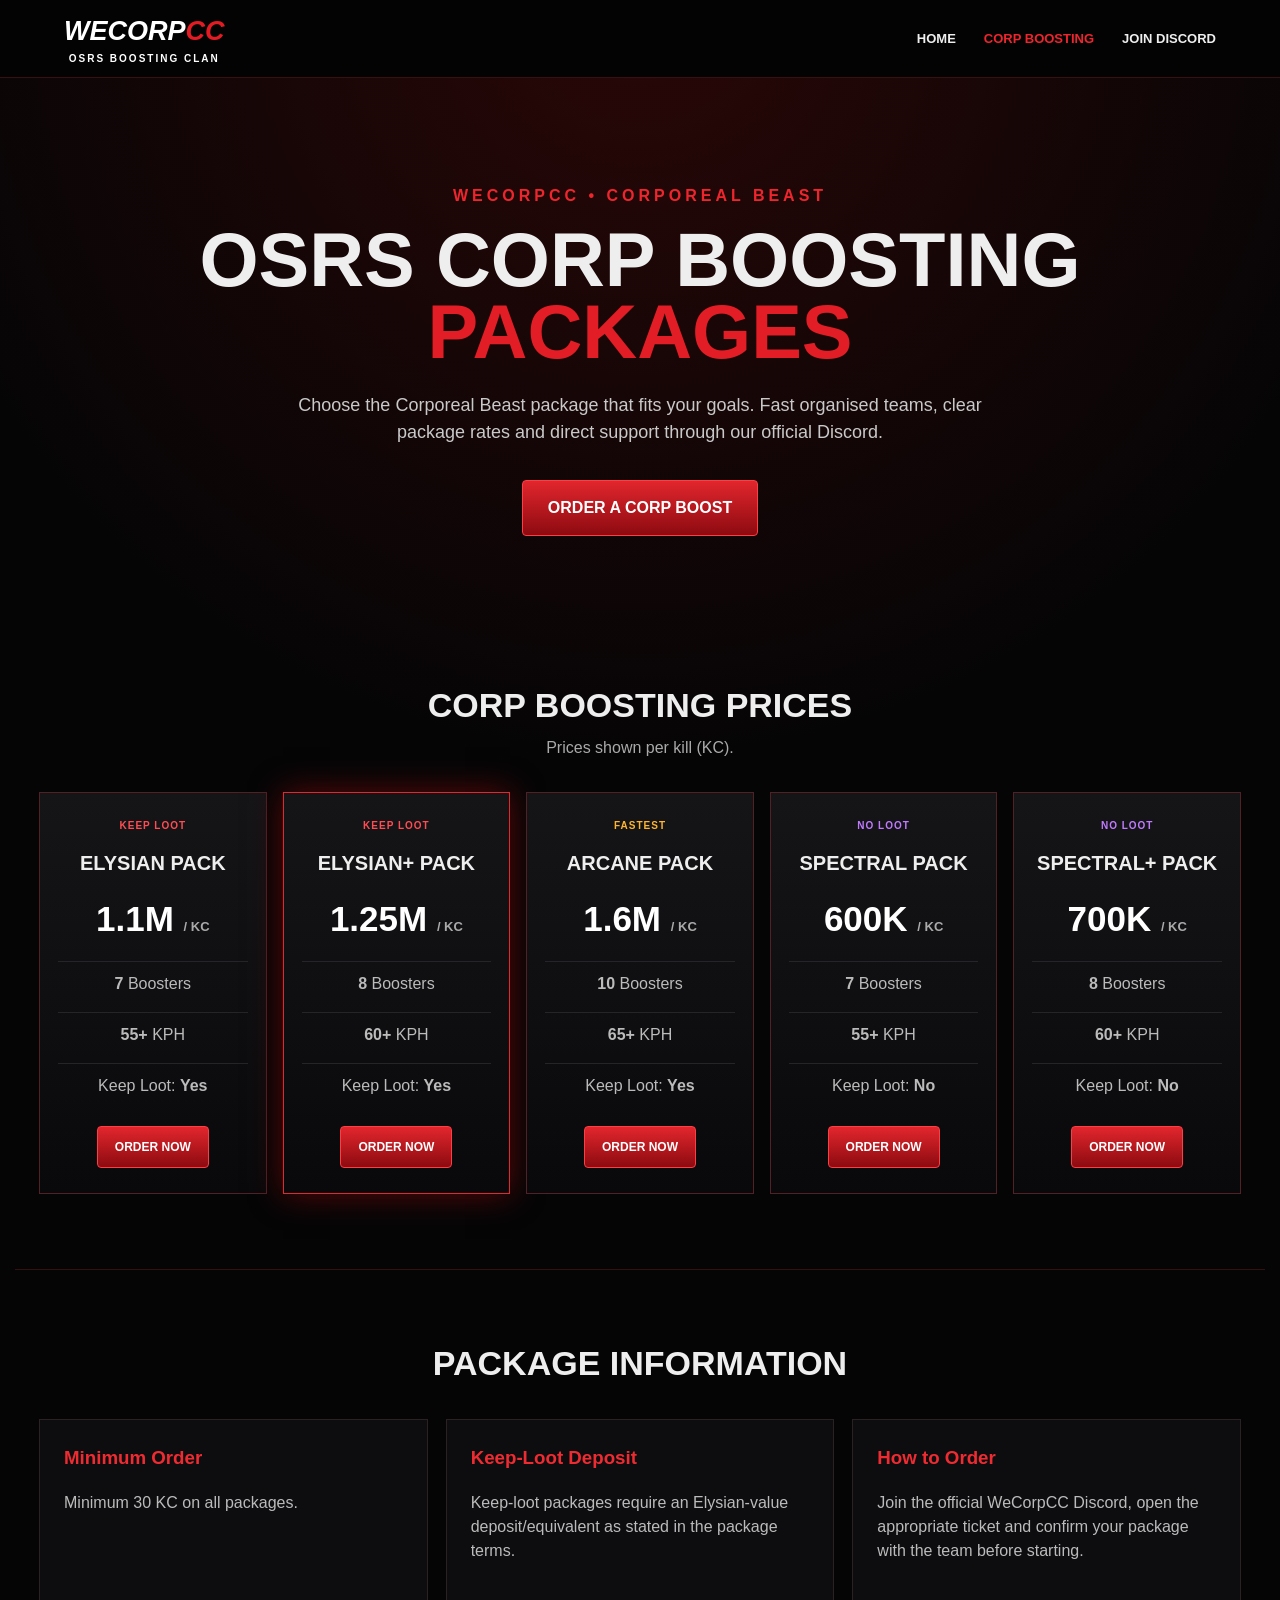
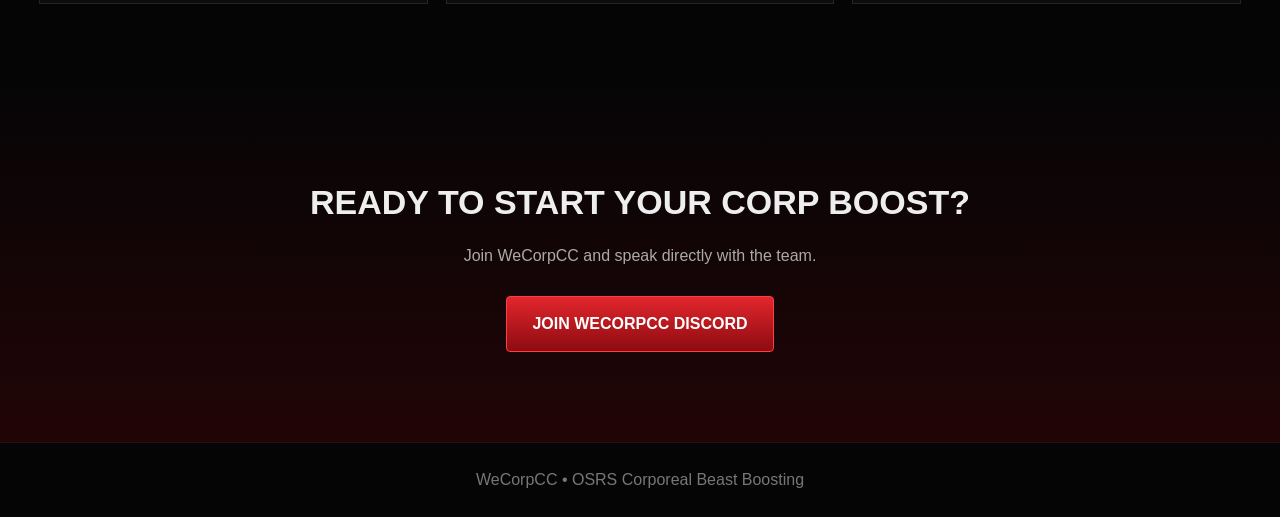
==== corp-boosting.html @ c87798bf "Add files via upload" ====
<!doctype html>
<html lang="en">
<head>
<meta charset="utf-8">
<meta name="viewport" content="width=device-width,initial-scale=1">
<title>OSRS Corp Boosting Prices | WeCorpCC</title>
<meta name="description" content="WeCorpCC OSRS Corporeal Beast boosting packages and prices. Compare Elysian, Arcane and Spectral packages and order through the official WeCorpCC Discord.">
<link rel="stylesheet" href="corp-boosting.css">
</head>
<body>
<header>
  <a class="brand" href="index.html">WECORP<span>CC</span><small>OSRS BOOSTING CLAN</small></a>
  <nav><a href="index.html">HOME</a><a class="active" href="corp-boosting.html">CORP BOOSTING</a><a href="https://discord.gg/HXAknJguVH" target="_blank" rel="noopener">JOIN DISCORD</a></nav>
</header>

<main>
<section class="hero">
  <p class="eyebrow">WECORPCC • CORPOREAL BEAST</p>
  <h1>OSRS CORP BOOSTING <span>PACKAGES</span></h1>
  <p>Choose the Corporeal Beast package that fits your goals. Fast organised teams, clear package rates and direct support through our official Discord.</p>
  <a class="primary" href="https://discord.gg/HXAknJguVH" target="_blank" rel="noopener">ORDER A CORP BOOST</a>
</section>

<section class="prices">
<h2>CORP BOOSTING PRICES</h2>
<p class="sub">Prices shown per kill (KC).</p>
<div class="grid">
  <article><div class="tag">KEEP LOOT</div><h3>ELYSIAN PACK</h3><div class="price">1.1M <small>/ KC</small></div><p><b>7</b> Boosters</p><p><b>55+</b> KPH</p><p>Keep Loot: <b>Yes</b></p><a href="https://discord.gg/HXAknJguVH" target="_blank" rel="noopener">ORDER NOW</a></article>
  <article class="featured"><div class="tag">KEEP LOOT</div><h3>ELYSIAN+ PACK</h3><div class="price">1.25M <small>/ KC</small></div><p><b>8</b> Boosters</p><p><b>60+</b> KPH</p><p>Keep Loot: <b>Yes</b></p><a href="https://discord.gg/HXAknJguVH" target="_blank" rel="noopener">ORDER NOW</a></article>
  <article><div class="tag gold">FASTEST</div><h3>ARCANE PACK</h3><div class="price">1.6M <small>/ KC</small></div><p><b>10</b> Boosters</p><p><b>65+</b> KPH</p><p>Keep Loot: <b>Yes</b></p><a href="https://discord.gg/HXAknJguVH" target="_blank" rel="noopener">ORDER NOW</a></article>
  <article><div class="tag purple">NO LOOT</div><h3>SPECTRAL PACK</h3><div class="price">600K <small>/ KC</small></div><p><b>7</b> Boosters</p><p><b>55+</b> KPH</p><p>Keep Loot: <b>No</b></p><a href="https://discord.gg/HXAknJguVH" target="_blank" rel="noopener">ORDER NOW</a></article>
  <article><div class="tag purple">NO LOOT</div><h3>SPECTRAL+ PACK</h3><div class="price">700K <small>/ KC</small></div><p><b>8</b> Boosters</p><p><b>60+</b> KPH</p><p>Keep Loot: <b>No</b></p><a href="https://discord.gg/HXAknJguVH" target="_blank" rel="noopener">ORDER NOW</a></article>
</div>
</section>

<section class="info">
<h2>PACKAGE INFORMATION</h2>
<div class="info-grid">
<div><h3>Minimum Order</h3><p>Minimum 30 KC on all packages.</p></div>
<div><h3>Keep-Loot Deposit</h3><p>Keep-loot packages require an Elysian-value deposit/equivalent as stated in the package terms.</p></div>
<div><h3>How to Order</h3><p>Join the official WeCorpCC Discord, open the appropriate ticket and confirm your package with the team before starting.</p></div>
</div>
</section>

<section class="cta"><h2>READY TO START YOUR CORP BOOST?</h2><p>Join WeCorpCC and speak directly with the team.</p><a class="primary" href="https://discord.gg/HXAknJguVH" target="_blank" rel="noopener">JOIN WECORPCC DISCORD</a></section>
</main>
<footer>WeCorpCC • OSRS Corporeal Beast Boosting</footer>
</body>
</html>
---- corp-boosting.css ----
*{box-sizing:border-box}html{scroll-behavior:smooth}body{margin:0;background:#050506;color:#eee;font-family:Arial,Helvetica,sans-serif;background-image:radial-gradient(circle at 50% 0,#2a0707 0,transparent 35%);line-height:1.5}header{height:78px;display:flex;align-items:center;justify-content:space-between;padding:0 max(5vw,24px);border-bottom:1px solid #381010;background:#030304;position:sticky;top:0;z-index:5}.brand{font-size:27px;font-weight:900;color:#fff;text-decoration:none;font-style:italic}.brand span{color:#e31b23}.brand small{display:block;font-size:10px;letter-spacing:2px;font-style:normal;text-align:center}nav{display:flex;gap:28px;align-items:center}nav a{color:#eee;text-decoration:none;font-size:13px;font-weight:700}nav a:hover,.active{color:#ef252d}.hero{text-align:center;padding:90px 20px 75px;max-width:1000px;margin:auto}.eyebrow{color:#ef252d;font-weight:800;letter-spacing:4px}.hero h1{font-size:clamp(42px,6vw,76px);line-height:.95;margin:14px 0 24px}.hero h1 span{display:block;color:#e21d25}.hero>p:not(.eyebrow){max-width:750px;margin:0 auto 34px;color:#c9c9c9;font-size:18px}.primary,.grid article a{display:inline-block;background:linear-gradient(#e2262d,#8c0b10);border:1px solid #ff3d44;color:white;text-decoration:none;font-weight:800;padding:15px 25px;border-radius:4px}.prices,.info{max-width:1250px;margin:auto;padding:40px 24px 75px}.prices h2,.info h2,.cta h2{text-align:center;font-size:34px;margin-bottom:5px}.sub{text-align:center;color:#aaa;margin-top:0;margin-bottom:32px}.grid{display:grid;grid-template-columns:repeat(5,1fr);gap:16px}.grid article{background:linear-gradient(180deg,#151518,#09090b);border:1px solid #522126;padding:25px 18px;text-align:center;position:relative;min-height:365px}.grid article:hover{transform:translateY(-4px);border-color:#e3272e}.grid .featured{border-color:#e3272e;box-shadow:0 0 30px #5a0808}.tag{font-size:10px;font-weight:900;color:#ff4c52;letter-spacing:1px}.tag.gold{color:#ffb62e}.tag.purple{color:#c17aff}.grid h3{font-size:20px;margin:15px 0}.price{font-size:35px;color:#fff;font-weight:900;margin:15px 0}.price small{font-size:13px;color:#aaa}.grid article p{border-top:1px solid #252529;padding-top:10px;color:#bbb}.grid article a{margin-top:12px;padding:11px 17px;font-size:12px}.info{border-top:1px solid #351013}.info-grid{display:grid;grid-template-columns:repeat(3,1fr);gap:18px;margin-top:30px}.info-grid div{background:#0d0d10;border:1px solid #2b2022;padding:24px}.info-grid h3{color:#ef2b32;margin-top:0}.info-grid p{color:#bbb}.cta{text-align:center;padding:70px 20px 90px;background:linear-gradient(180deg,transparent,#220506)}.cta p{color:#aaa;margin-bottom:28px}footer{text-align:center;padding:25px;color:#777;border-top:1px solid #261012}@media(max-width:1000px){.grid{grid-template-columns:repeat(2,1fr)}}@media(max-width:700px){header{height:auto;padding:16px 18px;gap:15px}.brand{font-size:20px}nav{gap:12px}nav a{font-size:10px}.grid,.info-grid{grid-template-columns:1fr}.hero{padding-top:60px}}
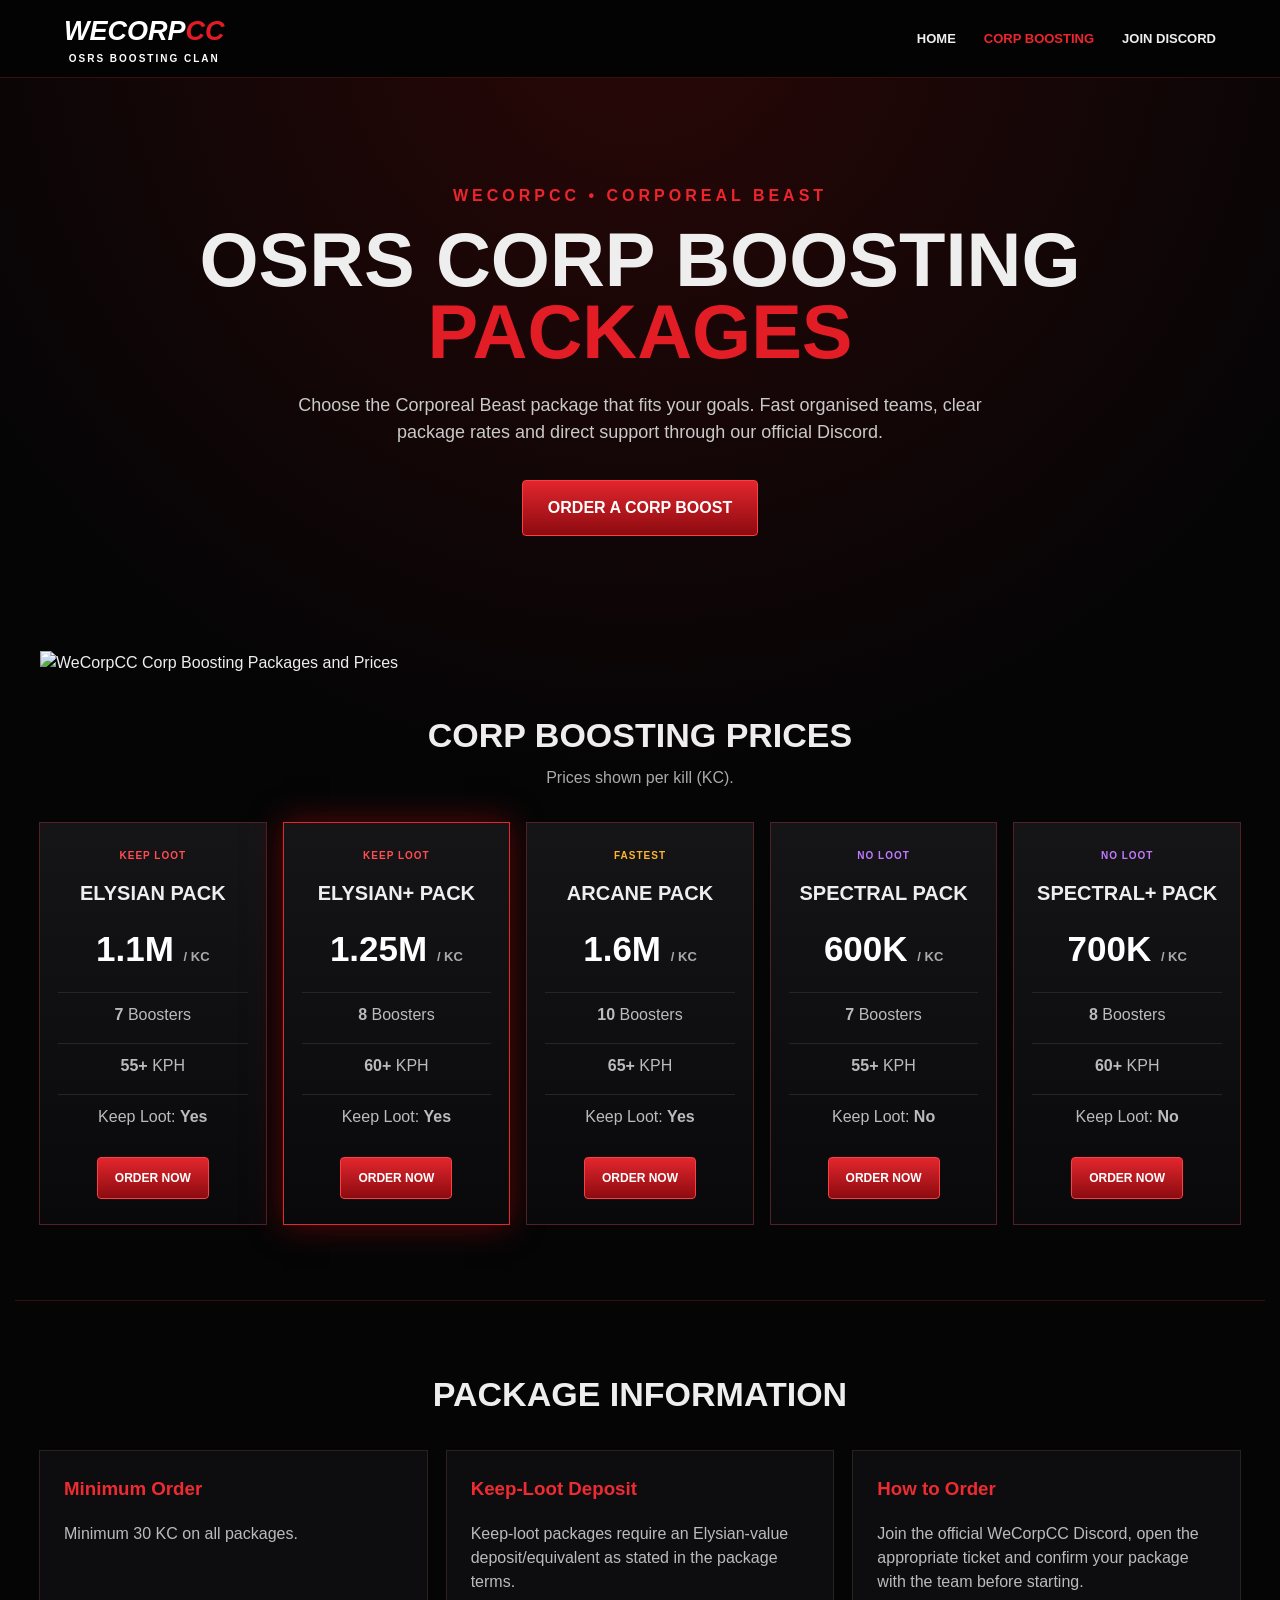
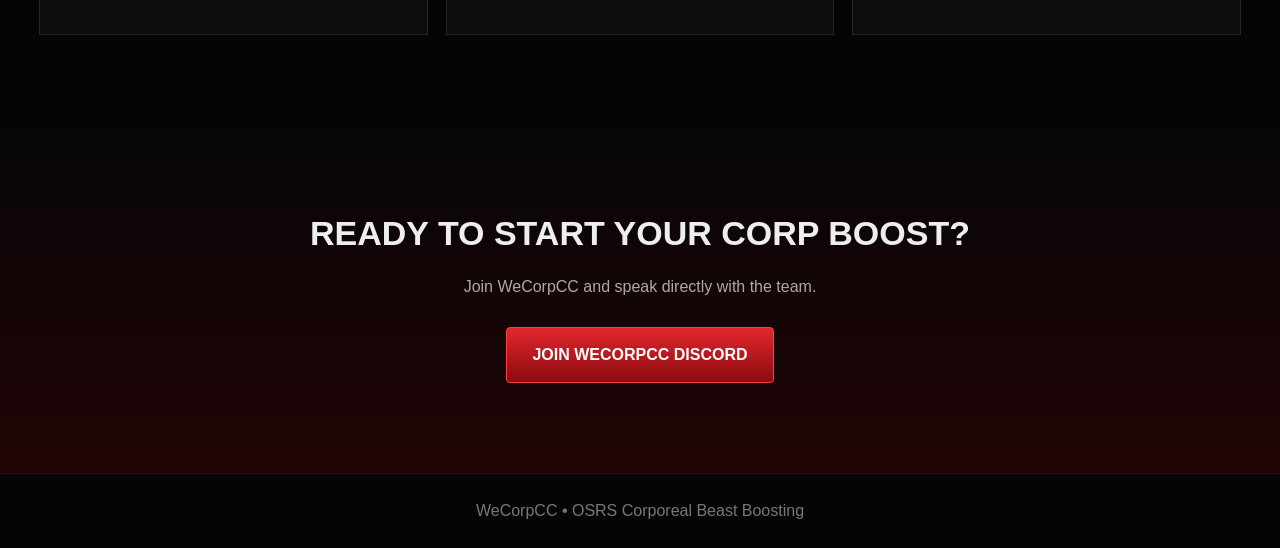
==== commit 32eae419: "Add image for corp boosting packages Added an image for corp boosting packages and updated the layou" ====
--- a/corp-boosting.html
+++ b/corp-boosting.html
@@ -22,6 +22,15 @@
 </section>
 
 <section class="prices">
+  
+<div class="corp-packages-image">
+  <img
+    src="assets/corp-packages.png"
+    alt="WeCorpCC Corp Boosting Packages and Prices"
+    style="display:block;width:100%;max-width:1200px;height:auto;margin:0 auto 35px;"
+  >
+</div>
+
 <h2>CORP BOOSTING PRICES</h2>
 <p class="sub">Prices shown per kill (KC).</p>
 <div class="grid">
@@ -46,4 +55,4 @@
 </main>
 <footer>WeCorpCC • OSRS Corporeal Beast Boosting</footer>
 </body>
-</html>+</html>
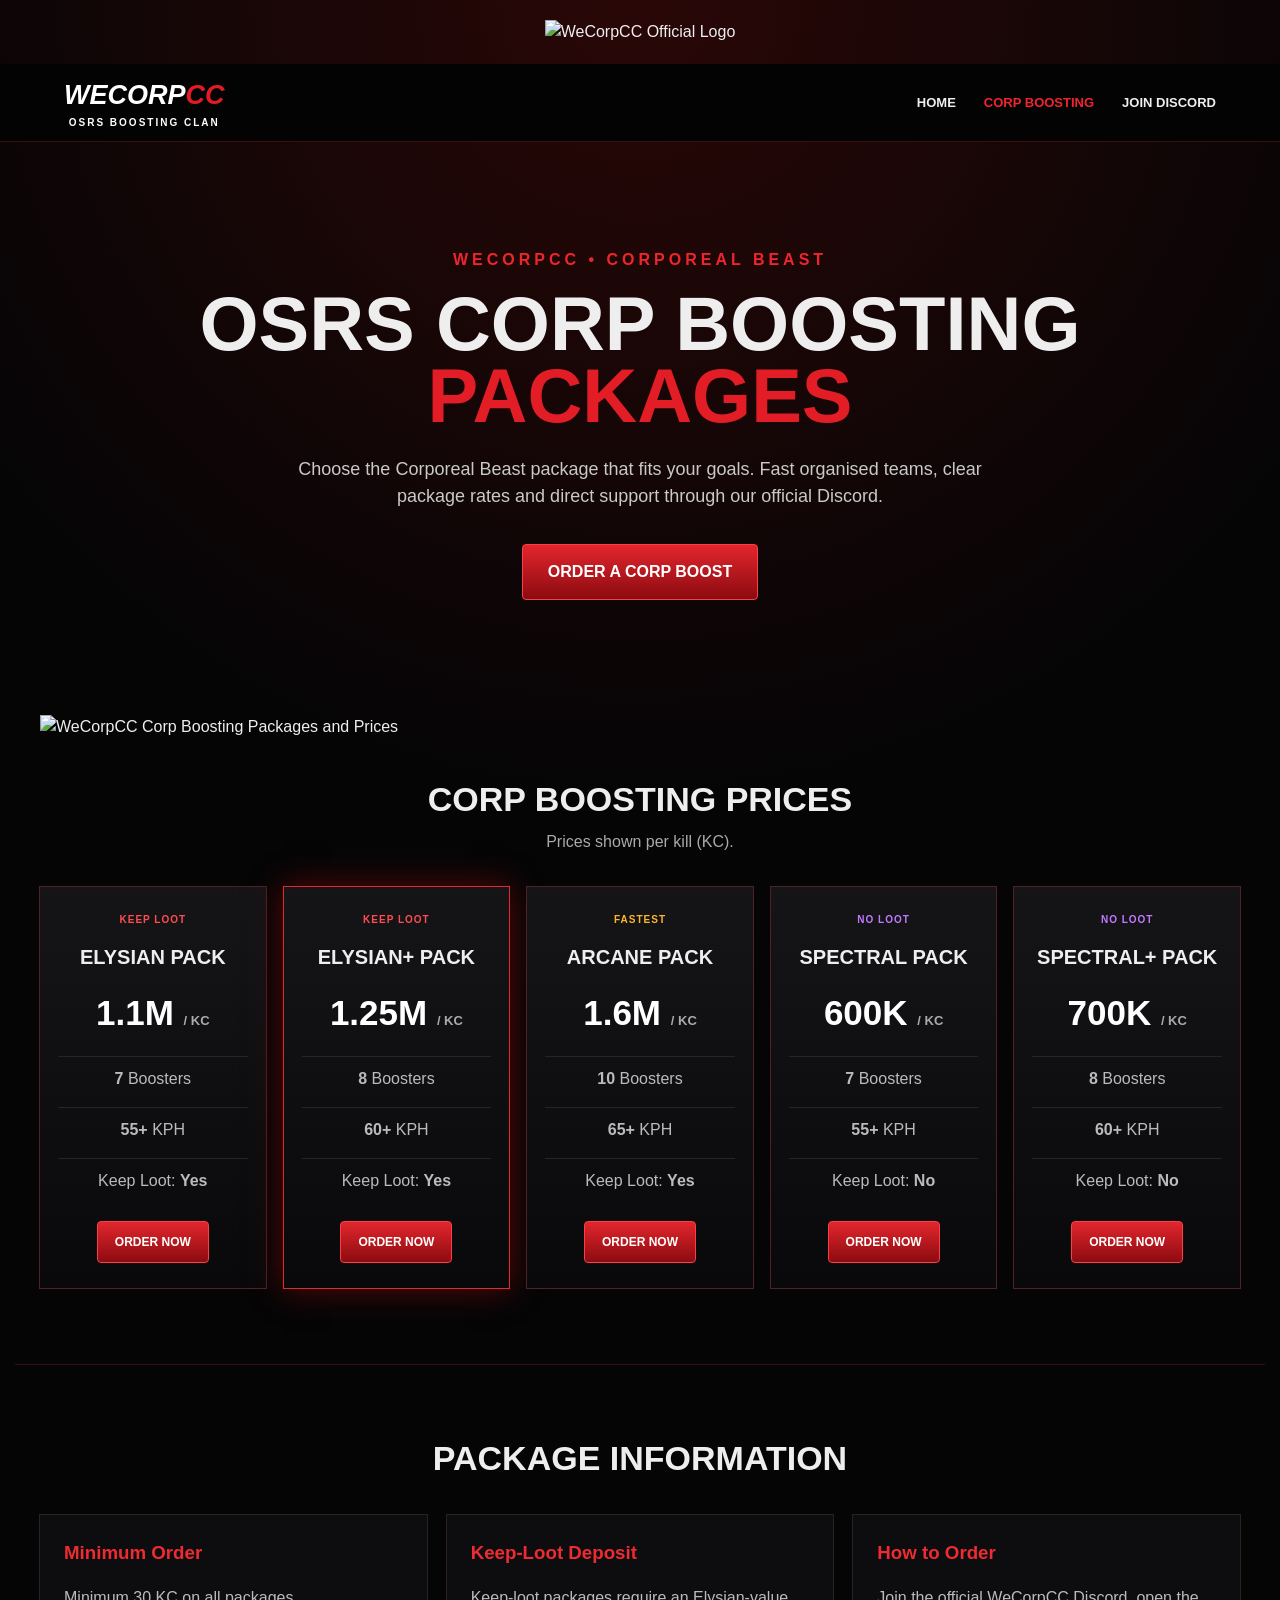
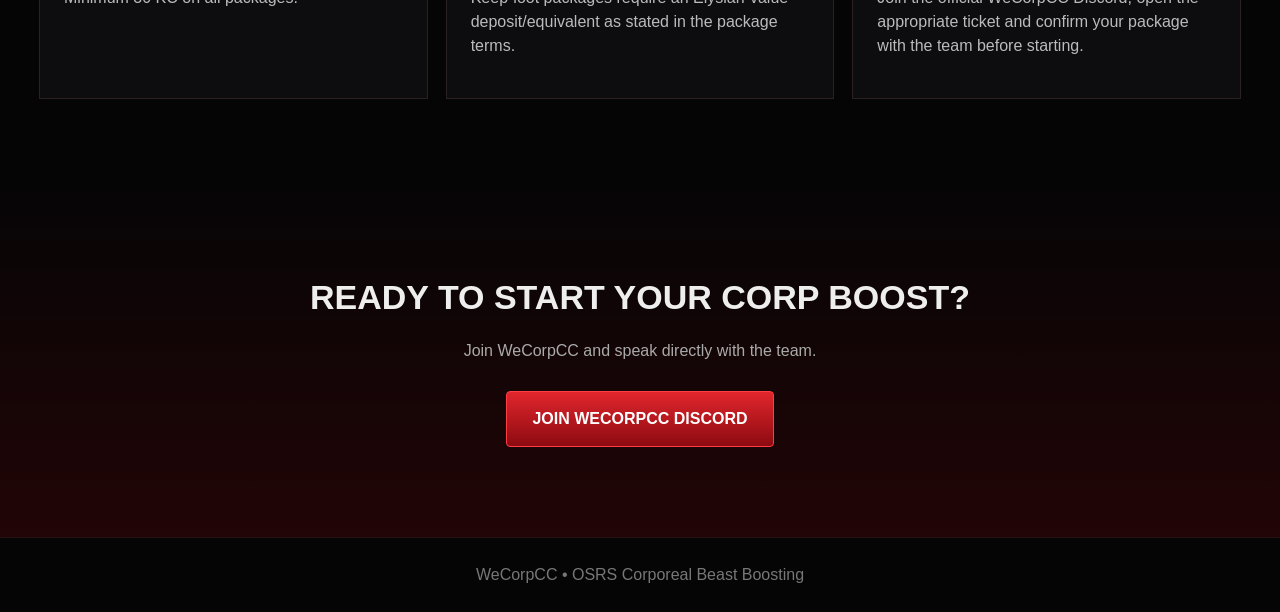
==== commit ff72c643: "Update corp-boosting.html" ====
--- a/corp-boosting.html
+++ b/corp-boosting.html
@@ -8,6 +8,15 @@
 <link rel="stylesheet" href="corp-boosting.css">
 </head>
 <body>
+  
+<div style="text-align:center; padding:20px;">
+  <img
+    src="assets/wecorpcc-logo.png"
+    alt="WeCorpCC Official Logo"
+    style="width:100%;max-width:400px;height:auto;"
+  >
+</div>
+
 <header>
   <a class="brand" href="index.html">WECORP<span>CC</span><small>OSRS BOOSTING CLAN</small></a>
   <nav><a href="index.html">HOME</a><a class="active" href="corp-boosting.html">CORP BOOSTING</a><a href="https://discord.gg/HXAknJguVH" target="_blank" rel="noopener">JOIN DISCORD</a></nav>
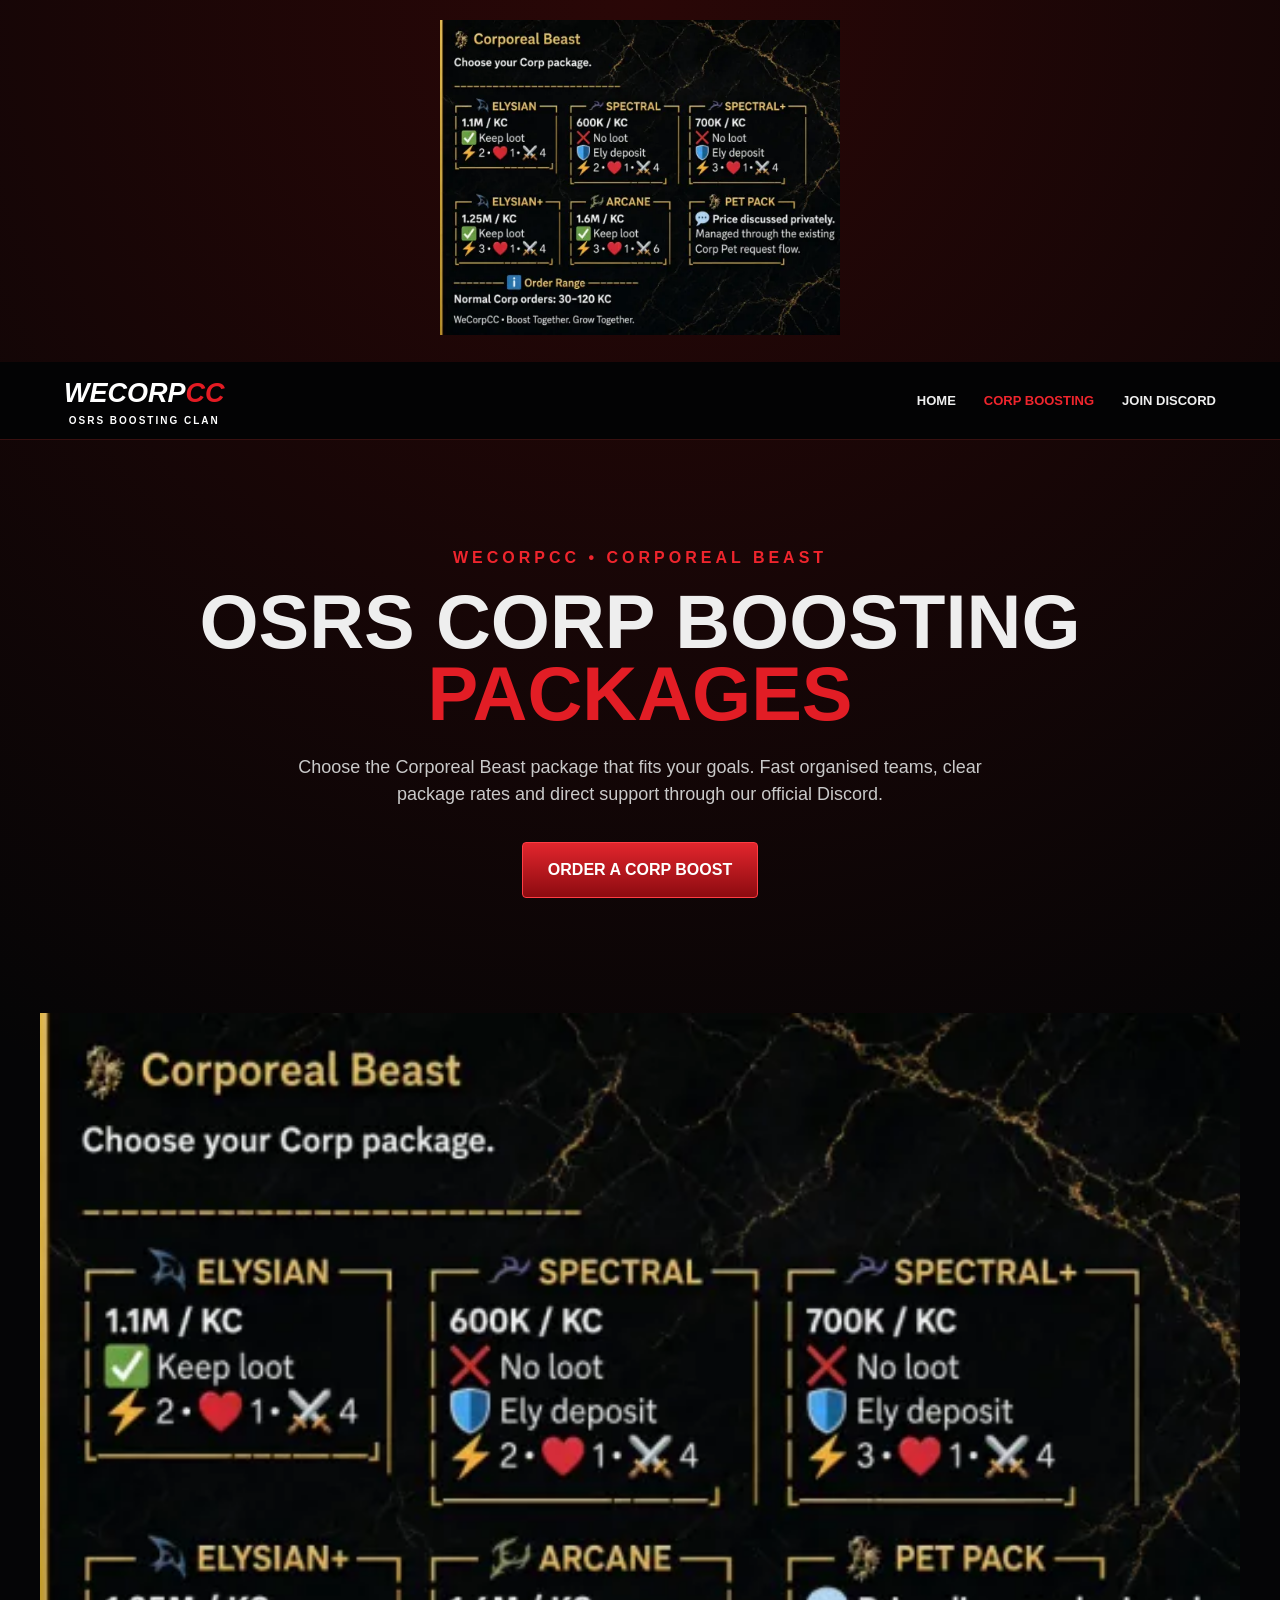
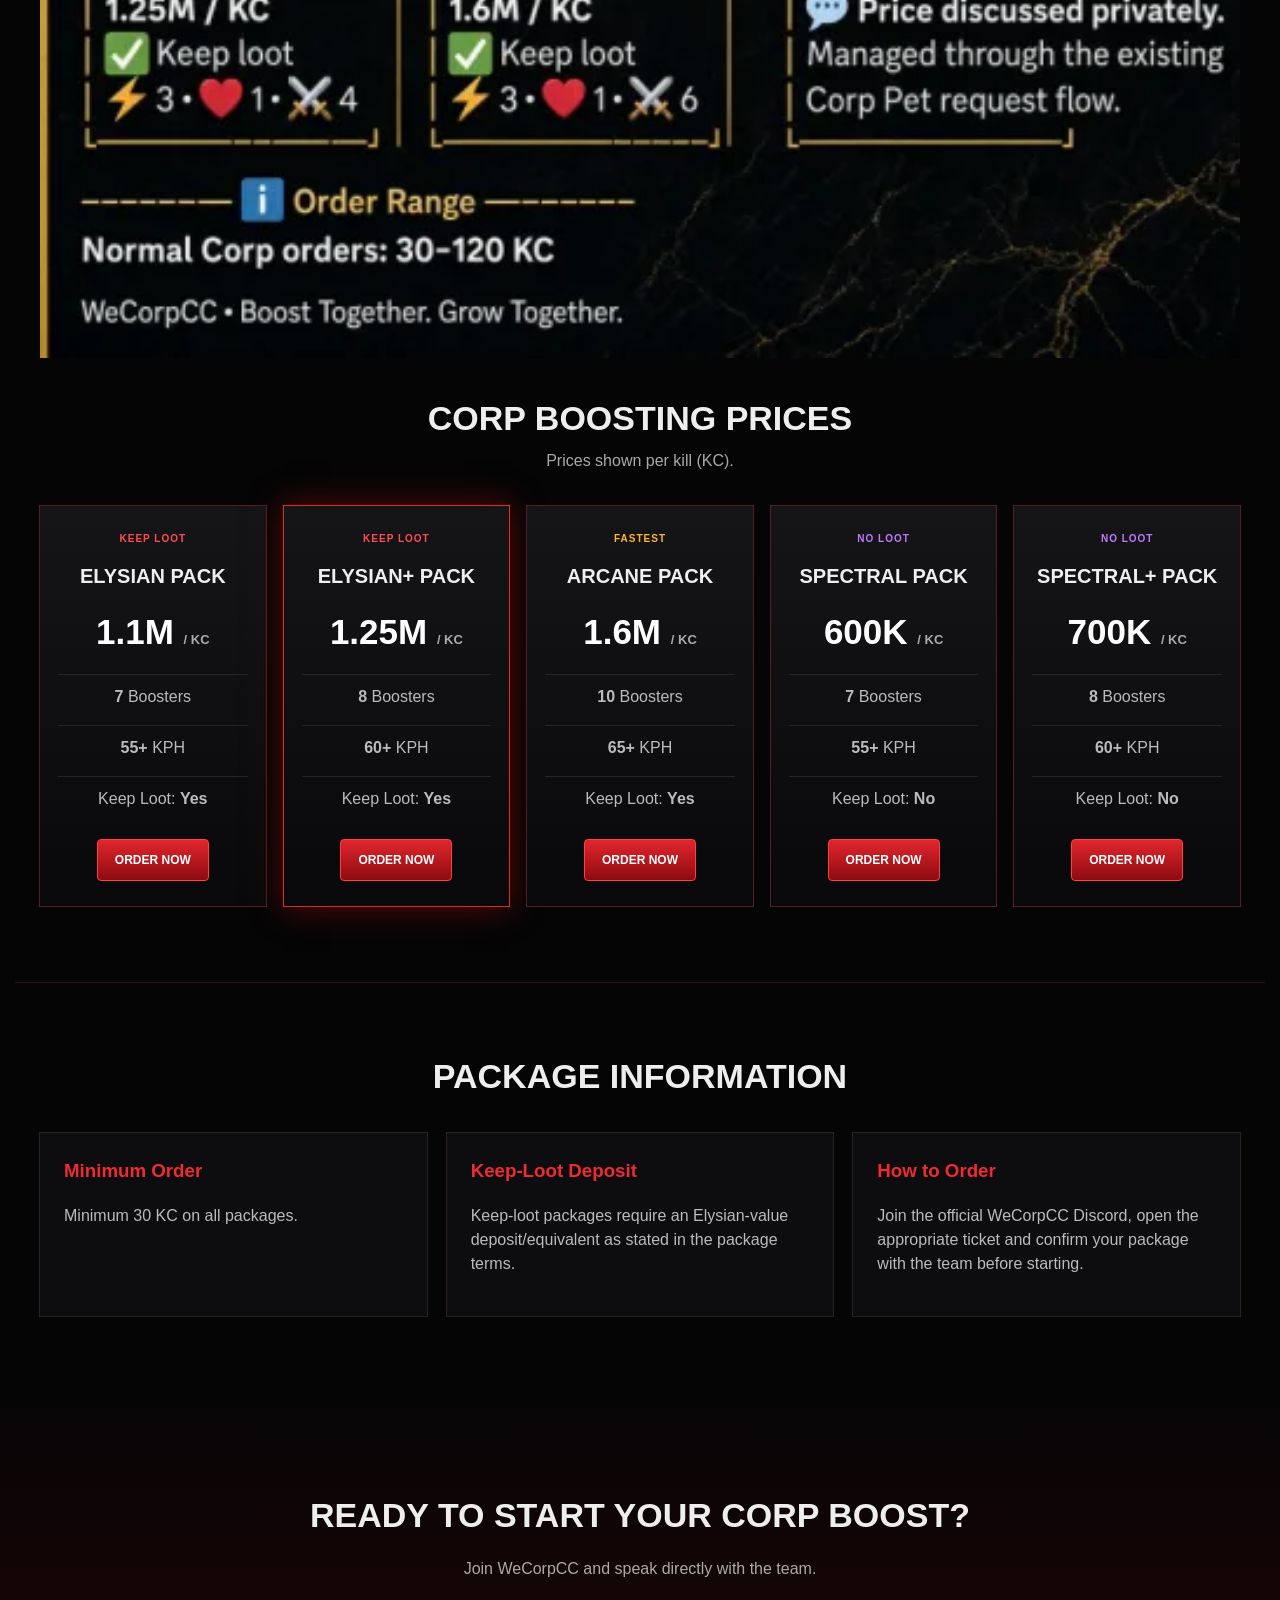
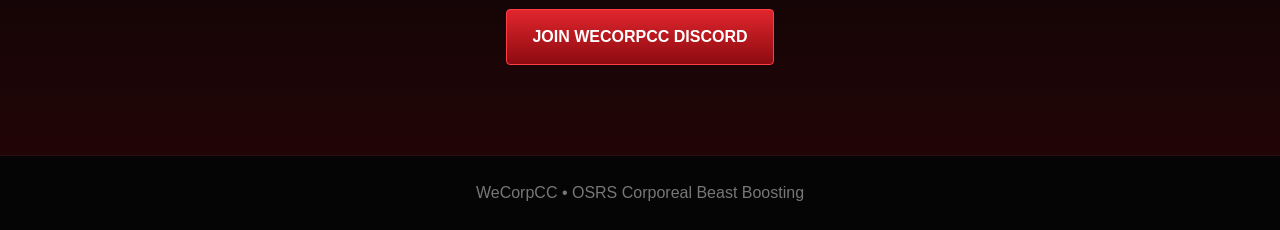
==== commit 98b2a141: "Update corp-boosting.html" ====
--- a/corp-boosting.html
+++ b/corp-boosting.html
@@ -11,7 +11,7 @@
   
 <div style="text-align:center; padding:20px;">
   <img
-    src="assets/wecorpcc-logo.png"
+    src="assets/wecorp-corp.webp"
     alt="WeCorpCC Official Logo"
     style="width:100%;max-width:400px;height:auto;"
   >
@@ -34,7 +34,7 @@
   
 <div class="corp-packages-image">
   <img
-    src="assets/corp-packages.png"
+   src="assets/wecorp-corp.webp"
     alt="WeCorpCC Corp Boosting Packages and Prices"
     style="display:block;width:100%;max-width:1200px;height:auto;margin:0 auto 35px;"
   >
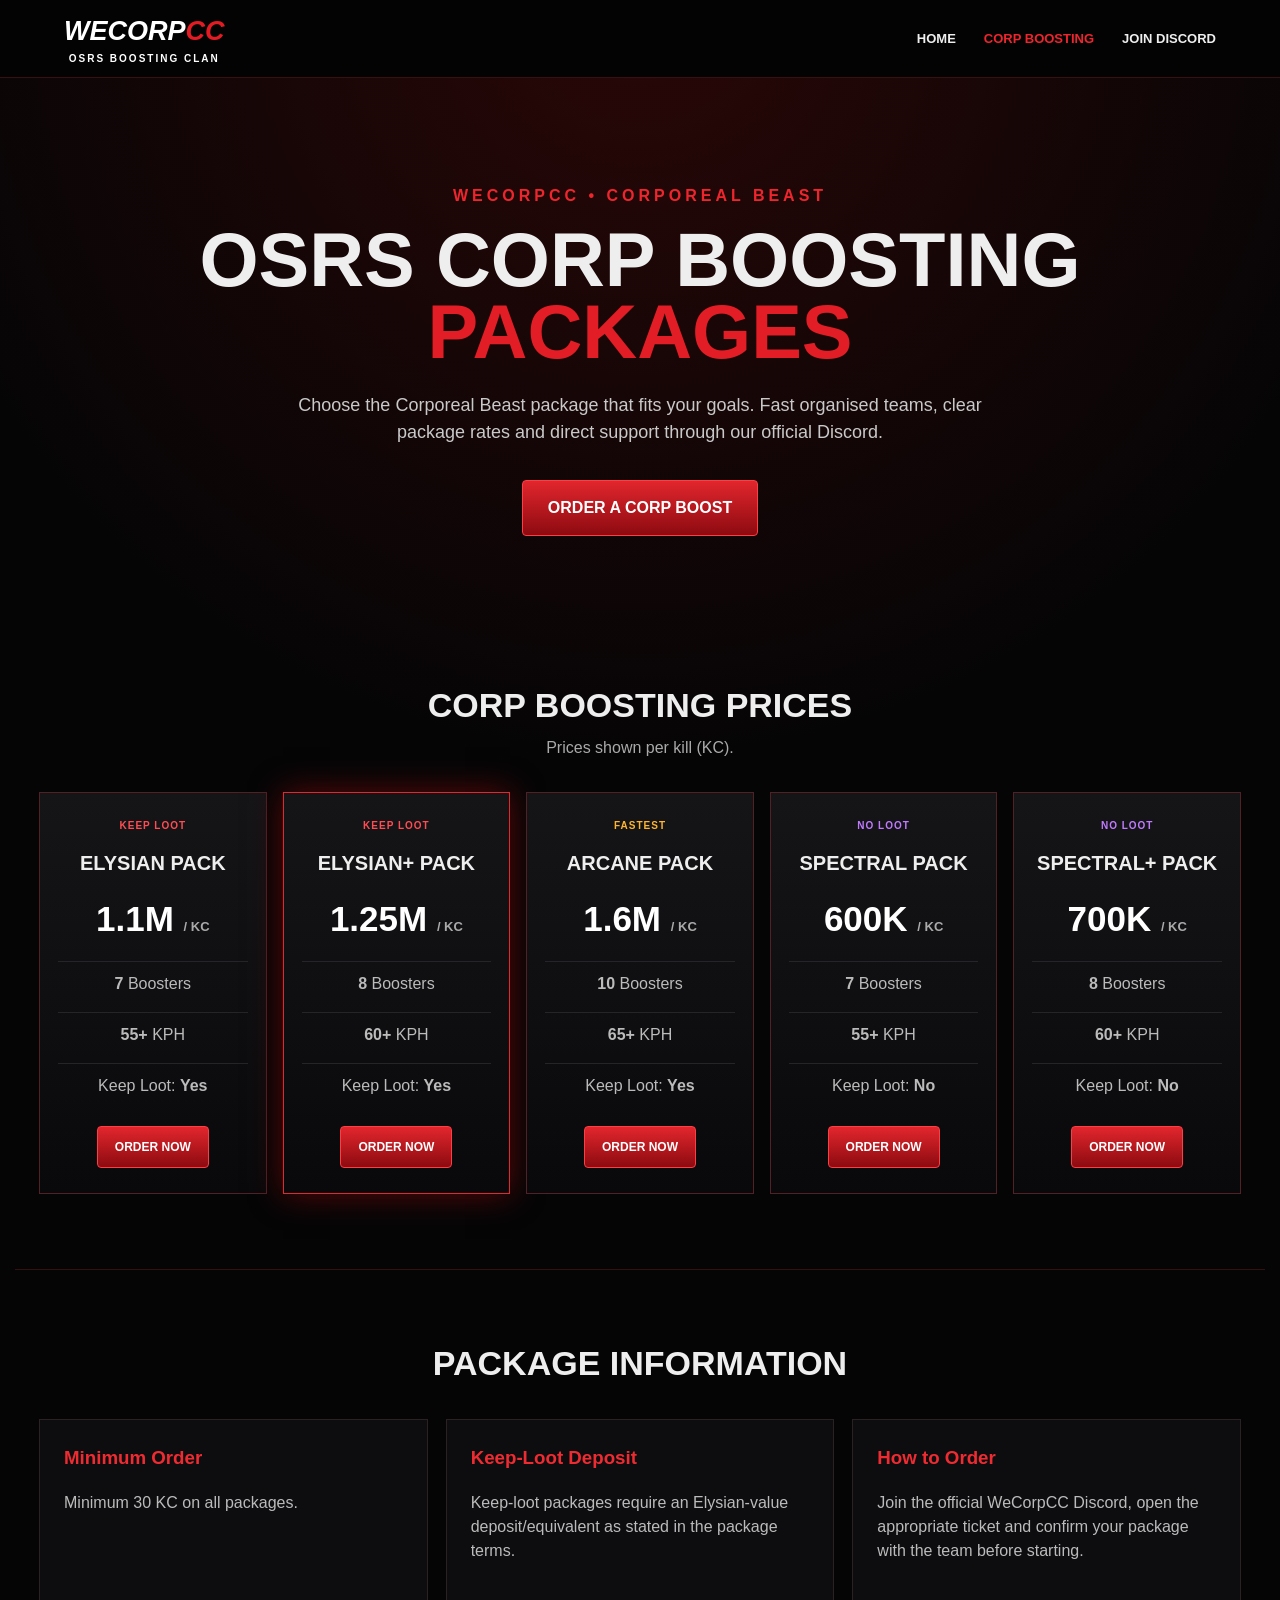
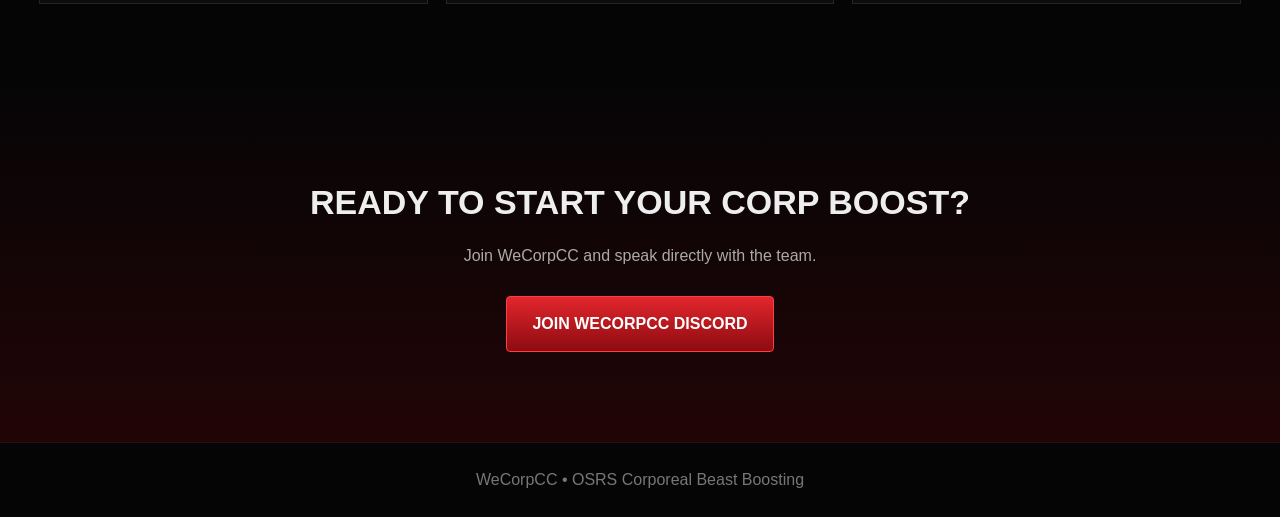
==== commit 366039fd: "Update corp-boosting.html" ====
--- a/corp-boosting.html
+++ b/corp-boosting.html
@@ -9,14 +9,6 @@
 </head>
 <body>
   
-<div style="text-align:center; padding:20px;">
-  <img
-    src="assets/wecorp-corp.webp"
-    alt="WeCorpCC Official Logo"
-    style="width:100%;max-width:400px;height:auto;"
-  >
-</div>
-
 <header>
   <a class="brand" href="index.html">WECORP<span>CC</span><small>OSRS BOOSTING CLAN</small></a>
   <nav><a href="index.html">HOME</a><a class="active" href="corp-boosting.html">CORP BOOSTING</a><a href="https://discord.gg/HXAknJguVH" target="_blank" rel="noopener">JOIN DISCORD</a></nav>
@@ -32,14 +24,6 @@
 
 <section class="prices">
   
-<div class="corp-packages-image">
-  <img
-   src="assets/wecorp-corp.webp"
-    alt="WeCorpCC Corp Boosting Packages and Prices"
-    style="display:block;width:100%;max-width:1200px;height:auto;margin:0 auto 35px;"
-  >
-</div>
-
 <h2>CORP BOOSTING PRICES</h2>
 <p class="sub">Prices shown per kill (KC).</p>
 <div class="grid">
